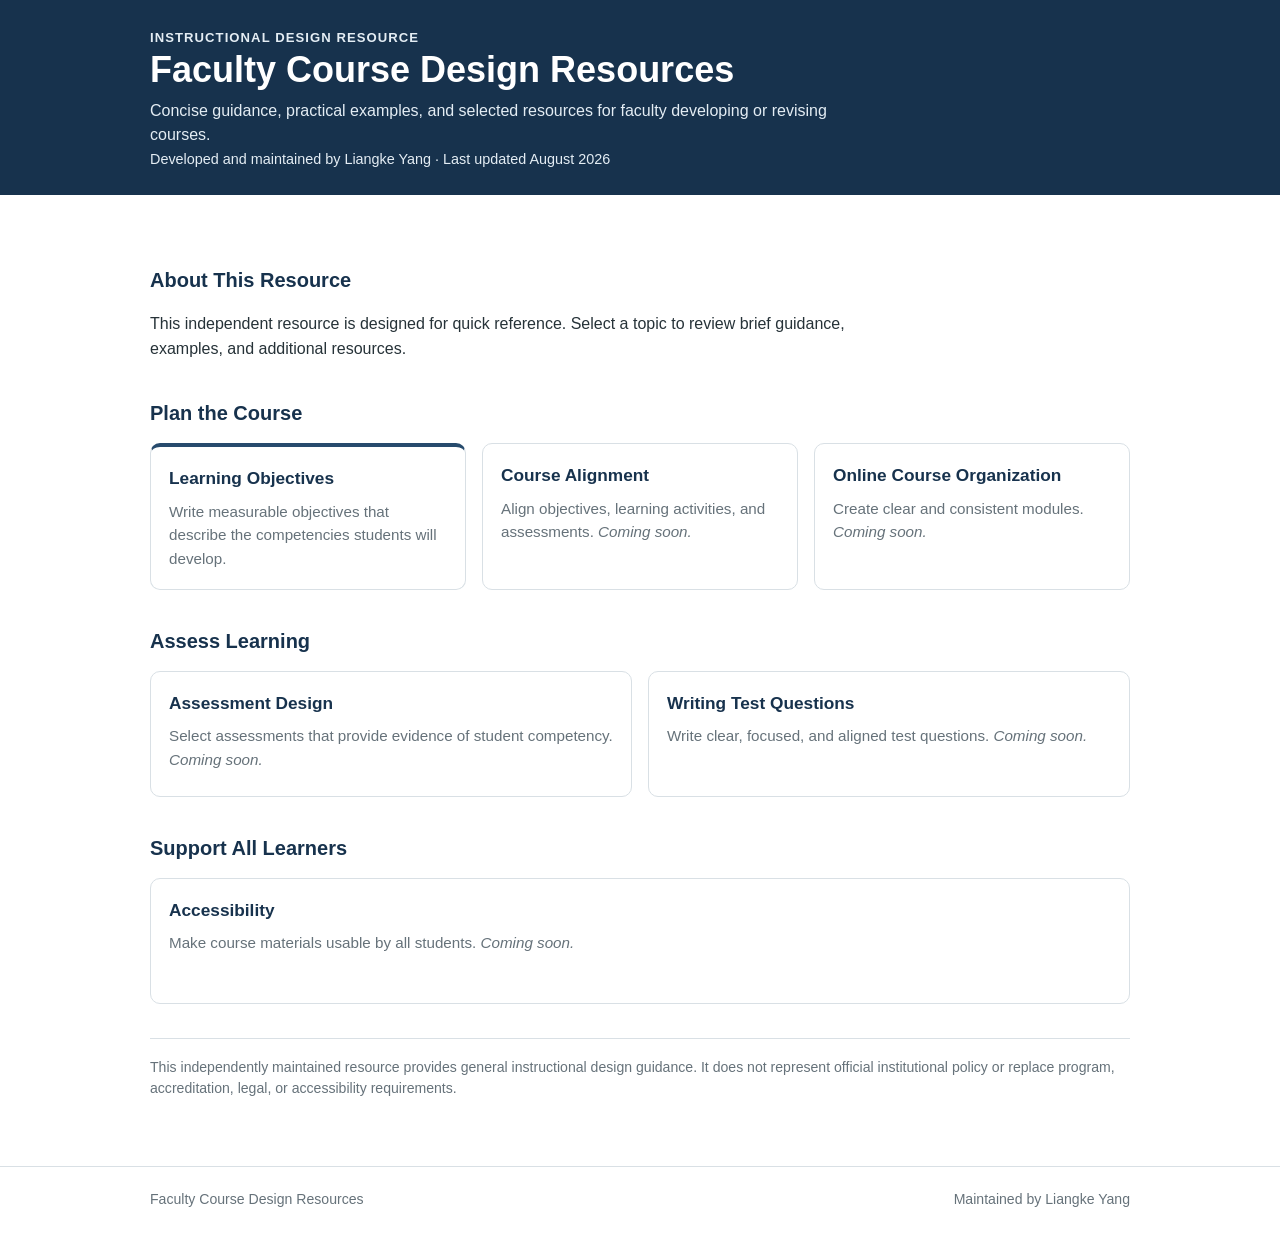
==== index.html @ 35443c16 "Add initial faculty course design resource site" ====
<!doctype html>
<html lang="en">
<head>
  <meta charset="utf-8">
  <meta name="viewport" content="width=device-width, initial-scale=1">
  <meta name="description" content="Concise instructional design guidance and examples for faculty developing or revising courses.">
  <title>Faculty Course Design Resources</title>
  <link rel="stylesheet" href="styles.css">
</head>
<body>
<header class="site-header">
  <div class="wrap">
    <p class="site-kicker">Instructional Design Resource</p>
    <h1>Faculty Course Design Resources</h1>
    <p>Concise guidance, practical examples, and selected resources for faculty developing or revising courses.</p>
    <p class="meta">Developed and maintained by Liangke Yang · Last updated August 2026</p>
  </div>
</header>

<main>
  <section class="intro" aria-labelledby="about-heading">
    <h2 id="about-heading" class="section-title">About This Resource</h2>
    <p>
      This independent resource is designed for quick reference. Select a topic to review brief guidance,
      examples, and additional resources.
    </p>
  </section>

  <h2 class="section-title">Plan the Course</h2>
  <div class="card-grid">
    <a class="card is-link" href="learning-objectives.html">
      <h2>Learning Objectives</h2>
      <p>Write measurable objectives that describe the competencies students will develop.</p>
    </a>
    <div class="card">
      <h2>Course Alignment</h2>
      <p>Align objectives, learning activities, and assessments. <em>Coming soon.</em></p>
    </div>
    <div class="card">
      <h2>Online Course Organization</h2>
      <p>Create clear and consistent modules. <em>Coming soon.</em></p>
    </div>
  </div>

  <h2 class="section-title">Assess Learning</h2>
  <div class="card-grid">
    <div class="card">
      <h2>Assessment Design</h2>
      <p>Select assessments that provide evidence of student competency. <em>Coming soon.</em></p>
    </div>
    <div class="card">
      <h2>Writing Test Questions</h2>
      <p>Write clear, focused, and aligned test questions. <em>Coming soon.</em></p>
    </div>
  </div>

  <h2 class="section-title">Support All Learners</h2>
  <div class="card-grid">
    <div class="card">
      <h2>Accessibility</h2>
      <p>Make course materials usable by all students. <em>Coming soon.</em></p>
    </div>
  </div>

  <p class="disclaimer">
    This independently maintained resource provides general instructional design guidance.
    It does not represent official institutional policy or replace program, accreditation, legal,
    or accessibility requirements.
  </p>
</main>

<footer class="site-footer">
  <div class="wrap">
    <span>Faculty Course Design Resources</span>
    <span>Maintained by Liangke Yang</span>
  </div>
</footer>
</body>
</html>
---- styles.css ----
:root {
  --navy: #17324d;
  --navy-light: #274b6d;
  --text: #263238;
  --muted: #66727a;
  --surface: #ffffff;
  --border: #d9e0e5;
}

* {
  box-sizing: border-box;
}

body {
  margin: 0;
  font-family: Arial, Helvetica, sans-serif;
  color: var(--text);
  background: var(--surface);
  line-height: 1.55;
}

a {
  color: var(--navy);
}

.site-header {
  background: var(--navy);
  color: #ffffff;
  border-bottom: 1px solid var(--navy);
  padding: 28px 20px 24px;
}

.wrap,
main {
  width: min(980px, calc(100% - 40px));
  margin: 0 auto;
}

.site-kicker {
  margin: 0 0 7px;
  color: #c7d7e5;
  font-size: .82rem;
  font-weight: 700;
  letter-spacing: .08em;
  text-transform: uppercase;
}

.site-header h1 {
  margin: 0 0 7px;
  font-size: clamp(1.7rem, 4vw, 2.25rem);
  line-height: 1.2;
}

.site-header p {
  max-width: 720px;
  margin: 0;
  color: #e4edf4;
}

main {
  padding: 34px 0 52px;
}

.intro {
  max-width: 760px;
  margin-bottom: 28px;
}

.meta {
  margin-top: 10px;
  color: var(--muted);
  font-size: .9rem;
}

.section-title {
  margin: 36px 0 14px;
  color: var(--navy);
  font-size: 1.25rem;
}

.card-grid {
  display: grid;
  grid-template-columns: repeat(auto-fit, minmax(245px, 1fr));
  gap: 16px;
}

.card {
  display: block;
  min-height: 126px;
  padding: 18px;
  color: inherit;
  text-decoration: none;
  background: var(--surface);
  border: 1px solid var(--border);
  border-radius: 10px;
}

.card.is-link {
  border-top: 4px solid var(--navy-light);
}

.card:hover,
.card:focus-visible {
  box-shadow: 0 5px 16px rgba(38, 50, 56, .09);
  transform: translateY(-1px);
}

.card h2 {
  margin: 0 0 8px;
  color: var(--navy);
  font-size: 1.08rem;
}

.card p {
  margin: 0;
  color: var(--muted);
  font-size: .95rem;
}

.breadcrumb {
  margin-bottom: 20px;
  font-size: .92rem;
}

.breadcrumb a,
.resource-link,
.back-link {
  color: var(--navy);
  text-decoration-thickness: 1px;
  text-underline-offset: 3px;
}

.content-panel {
  padding: clamp(22px, 4vw, 34px);
  background: var(--surface);
  border: 1px solid var(--border);
  border-radius: 12px;
}

.content-panel h1 {
  margin: 0;
  color: var(--navy);
  font-size: clamp(1.7rem, 4vw, 2.15rem);
}

.page-lead {
  max-width: 760px;
  margin: 10px 0 0;
  color: var(--muted);
}

.content-panel h2 {
  margin: 30px 0 10px;
  color: var(--navy);
  font-size: 1.22rem;
}

.formula,
.example {
  margin: 14px 0;
  padding: 14px 16px;
  background: var(--surface);
  border-left: 4px solid var(--navy-light);
}

.example.bad {
  background: var(--surface);
  border-left-color: #8a959a;
}

.label {
  display: block;
  margin-bottom: 5px;
  font-weight: 700;
}

.note {
  margin: 16px 0;
  padding: 14px 16px;
  background: var(--surface);
  border: 1px solid var(--border);
  border-left: 4px solid var(--navy-light);
  border-radius: 7px;
}

.quick-check {
  padding-left: 22px;
}

.quick-check li {
  margin-bottom: 7px;
}

.resource-list {
  padding-left: 20px;
}

.resource-list li {
  margin-bottom: 10px;
}

.disclaimer {
  margin-top: 34px;
  padding-top: 18px;
  color: var(--muted);
  font-size: .88rem;
  border-top: 1px solid var(--border);
}

.site-footer {
  padding: 22px 20px;
  color: var(--muted);
  background: var(--surface);
  border-top: 1px solid var(--border);
  font-size: .88rem;
}

.site-footer .wrap {
  display: flex;
  flex-wrap: wrap;
  justify-content: space-between;
  gap: 8px 20px;
}

@media (max-width: 600px) {
  .wrap,
  main {
    width: min(100% - 28px, 980px);
  }

  .site-header {
    padding: 22px 14px 20px;
  }

  .site-footer .wrap {
    display: block;
  }

  .site-footer .wrap > * + * {
    margin-top: 6px;
  }
}

.accordion {
  margin-top: 26px;
}

.accordion details {
  margin-bottom: 12px;
  background: var(--surface);
  border: 1px solid var(--border);
  border-radius: 9px;
  overflow: hidden;
}

.accordion summary {
  position: relative;
  padding: 16px 48px 16px 18px;
  color: var(--navy);
  font-size: 1.05rem;
  font-weight: 700;
  cursor: pointer;
  list-style: none;
}

.accordion summary::-webkit-details-marker {
  display: none;
}

.accordion summary::after {
  content: "+";
  position: absolute;
  top: 50%;
  right: 18px;
  transform: translateY(-50%);
  color: var(--navy-light);
  font-size: 1.45rem;
  font-weight: 400;
}

.accordion details[open] summary::after {
  content: "−";
}

.accordion summary:hover,
.accordion summary:focus-visible {
  background: #f7f9fb;
}

.accordion-content {
  padding: 0 18px 18px;
  border-top: 1px solid var(--border);
}

.accordion-content > :first-child {
  margin-top: 16px;
}

.accordion-content > :last-child {
  margin-bottom: 0;
}
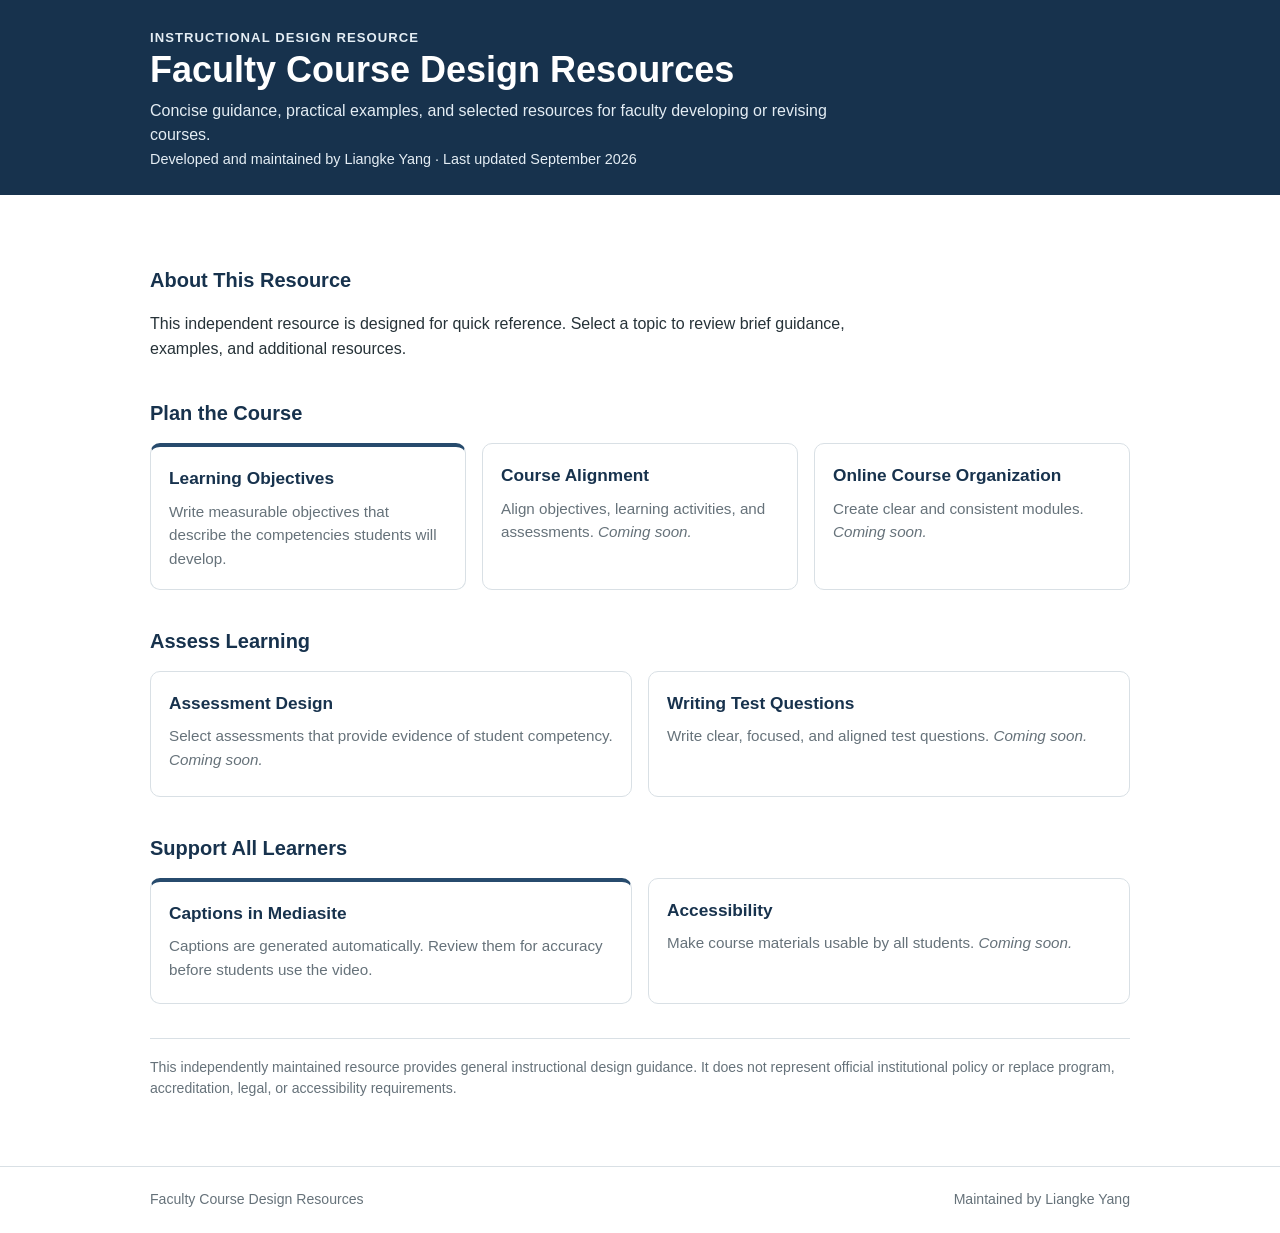
==== commit 04974fac: "Update homepage and add Mediasite captions resource link" ====
--- a/index.html
+++ b/index.html
@@ -13,7 +13,7 @@
     <p class="site-kicker">Instructional Design Resource</p>
     <h1>Faculty Course Design Resources</h1>
     <p>Concise guidance, practical examples, and selected resources for faculty developing or revising courses.</p>
-    <p class="meta">Developed and maintained by Liangke Yang · Last updated August 2026</p>
+    <p class="meta">Developed and maintained by Liangke Yang · Last updated September 2026</p>
   </div>
 </header>
 
@@ -56,6 +56,10 @@
 
   <h2 class="section-title">Support All Learners</h2>
   <div class="card-grid">
+    <a class="card is-link" href="mediasite-captions.html">
+      <h2>Captions in Mediasite</h2>
+      <p>Captions are generated automatically. Review them for accuracy before students use the video.</p>
+    </a>
     <div class="card">
       <h2>Accessibility</h2>
       <p>Make course materials usable by all students. <em>Coming soon.</em></p>
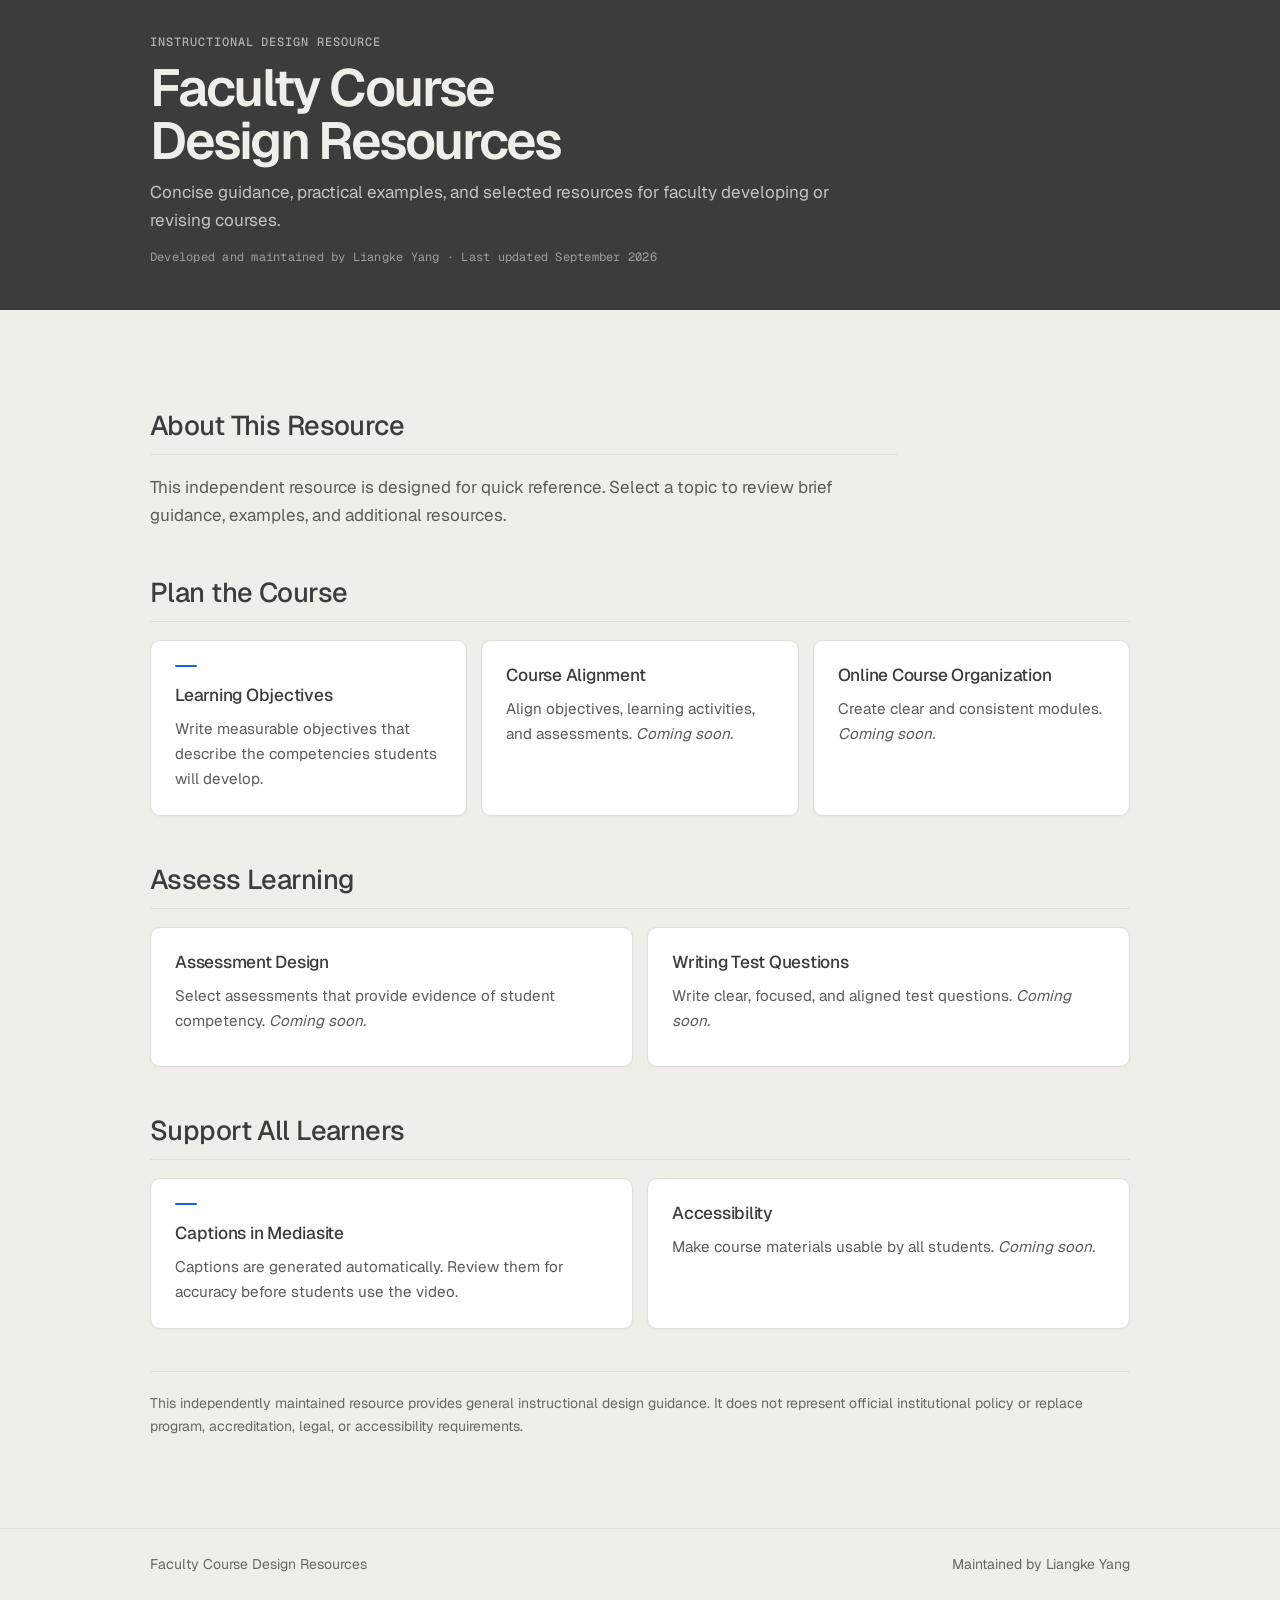
==== commit 297be552: "Bust stylesheet cache on resource pages" ====
--- a/index.html
+++ b/index.html
@@ -5,7 +5,7 @@
   <meta name="viewport" content="width=device-width, initial-scale=1">
   <meta name="description" content="Concise instructional design guidance and examples for faculty developing or revising courses.">
   <title>Faculty Course Design Resources</title>
-  <link rel="stylesheet" href="styles.css">
+  <link rel="stylesheet" href="styles.css?v=20260903">
 </head>
 <body>
 <header class="site-header">
@@ -13,7 +13,7 @@
     <p class="site-kicker">Instructional Design Resource</p>
     <h1>Faculty Course Design Resources</h1>
     <p>Concise guidance, practical examples, and selected resources for faculty developing or revising courses.</p>
-    <p class="meta">Developed and maintained by Liangke Yang · Last updated September 2026</p>
+    <p class="meta">Developed and maintained by Liangke Yang &middot; Last updated September 2026</p>
   </div>
 </header>
 
@@ -80,4 +80,4 @@
   </div>
 </footer>
 </body>
-</html>+</html>
--- a/styles.css
+++ b/styles.css
@@ -1,186 +1,306 @@
+@import url('https://fonts.googleapis.com/css2?family=Geist:wght@300..700&family=Geist+Mono:wght@400..600&display=swap');
+
 :root {
-  --navy: #17324d;
-  --navy-light: #274b6d;
-  --text: #263238;
-  --muted: #66727a;
-  --surface: #ffffff;
-  --border: #d9e0e5;
-}
-
-* {
+  --paper: #F1EEE9;
+  --surface: #FFFFFF;
+  --paper-sunk: #EAE6E0;
+  --ink: #3C3C3C;
+  --ink-2: #5E5A54;
+  --ink-3: #6B665D;
+  --accent: #1B62D4;
+  --accent-fill: #EEF3FD;
+  --accent-line: #D6E3FA;
+  --line: #E2DED7;
+  --shadow: 60, 60, 60;
+  --radius: 10px;
+  --max: 980px;
+  --measure: 68ch;
+  --sans: "Geist", ui-sans-serif, system-ui, -apple-system, "Segoe UI", sans-serif;
+  --mono: "Geist Mono", ui-monospace, SFMono-Regular, Menlo, monospace;
+  --ease: cubic-bezier(.22, 1, .36, 1);
+
+  /* Legacy aliases retained so page-specific rules remain stable. */
+  --navy: var(--ink);
+  --navy-light: var(--accent);
+  --text: var(--ink);
+  --muted: var(--ink-2);
+  --border: var(--line);
+}
+
+*, *::before, *::after {
   box-sizing: border-box;
+}
+
+html {
+  scroll-behavior: smooth;
+  -webkit-text-size-adjust: 100%;
 }
 
 body {
   margin: 0;
-  font-family: Arial, Helvetica, sans-serif;
-  color: var(--text);
-  background: var(--surface);
-  line-height: 1.55;
+  font-family: var(--sans);
+  font-size: 1.0625rem;
+  color: var(--ink);
+  background: var(--paper);
+  line-height: 1.65;
+  font-synthesis-weight: none;
+  -webkit-font-smoothing: antialiased;
+  text-rendering: optimizeLegibility;
 }
 
 a {
-  color: var(--navy);
+  color: var(--accent);
+  text-decoration-thickness: 1px;
+  text-underline-offset: 3px;
+}
+
+a:hover {
+  text-decoration-thickness: 2px;
+}
+
+a:focus-visible,
+summary:focus-visible {
+  outline: 2px solid var(--accent);
+  outline-offset: 3px;
 }
 
 .site-header {
-  background: var(--navy);
-  color: #ffffff;
-  border-bottom: 1px solid var(--navy);
-  padding: 28px 20px 24px;
+  background: var(--ink);
+  color: var(--paper);
+  border-bottom: 0;
+  padding: 34px 20px 32px;
 }
 
 .wrap,
 main {
-  width: min(980px, calc(100% - 40px));
+  width: min(var(--max), calc(100% - 48px));
   margin: 0 auto;
 }
 
 .site-kicker {
-  margin: 0 0 7px;
-  color: #c7d7e5;
-  font-size: .82rem;
-  font-weight: 700;
+  margin: 0 0 10px;
+  color: rgba(241, 238, 233, .66);
+  font-family: var(--mono);
+  font-size: .75rem;
+  font-weight: 500;
+  line-height: 1.4;
   letter-spacing: .08em;
   text-transform: uppercase;
 }
 
 .site-header h1 {
-  margin: 0 0 7px;
-  font-size: clamp(1.7rem, 4vw, 2.25rem);
-  line-height: 1.2;
-}
-
-.site-header p {
-  max-width: 720px;
+  max-width: 760px;
+  margin: 0 0 10px;
+  color: var(--paper);
+  font-size: clamp(2rem, 4.5vw, 3.25rem);
+  font-weight: 600;
+  line-height: 1.03;
+  letter-spacing: -.04em;
+  text-wrap: balance;
+}
+
+.site-header p:not(.site-kicker):not(.meta) {
+  max-width: 700px;
   margin: 0;
-  color: #e4edf4;
+  color: rgba(241, 238, 233, .76);
+}
+
+.site-header .meta {
+  margin-top: 14px;
+  color: rgba(241, 238, 233, .55);
 }
 
 main {
-  padding: 34px 0 52px;
+  padding: 52px 0 76px;
 }
 
 .intro {
-  max-width: 760px;
-  margin-bottom: 28px;
+  max-width: var(--measure);
+  margin-bottom: 38px;
+  color: var(--ink-2);
 }
 
 .meta {
   margin-top: 10px;
-  color: var(--muted);
-  font-size: .9rem;
+  color: var(--ink-3);
+  font-family: var(--mono);
+  font-size: .75rem;
+  line-height: 1.5;
+  letter-spacing: .02em;
 }
 
 .section-title {
-  margin: 36px 0 14px;
-  color: var(--navy);
-  font-size: 1.25rem;
+  margin: 48px 0 18px;
+  padding-bottom: 12px;
+  color: var(--ink);
+  border-bottom: 1px solid var(--line);
+  font-size: clamp(1.35rem, 2.4vw, 1.7rem);
+  font-weight: 500;
+  line-height: 1.18;
+  letter-spacing: -.021em;
 }
 
 .card-grid {
   display: grid;
   grid-template-columns: repeat(auto-fit, minmax(245px, 1fr));
-  gap: 16px;
+  gap: 14px;
 }
 
 .card {
   display: block;
-  min-height: 126px;
-  padding: 18px;
+  min-height: 140px;
+  padding: 24px;
   color: inherit;
   text-decoration: none;
   background: var(--surface);
-  border: 1px solid var(--border);
-  border-radius: 10px;
+  border: 1px solid var(--line);
+  border-radius: var(--radius);
+  box-shadow: 0 1px 2px rgba(var(--shadow), .04);
+  transition: transform .28s var(--ease), box-shadow .28s var(--ease), border-color .28s var(--ease);
 }
 
 .card.is-link {
-  border-top: 4px solid var(--navy-light);
+  border-top: 1px solid var(--line);
+}
+
+.card.is-link::before {
+  content: "";
+  display: block;
+  width: 22px;
+  height: 2px;
+  margin-bottom: 18px;
+  background: var(--accent);
+  border-radius: 999px;
 }
 
 .card:hover,
 .card:focus-visible {
-  box-shadow: 0 5px 16px rgba(38, 50, 56, .09);
-  transform: translateY(-1px);
+  border-color: #D4CEC5;
+  box-shadow: 0 10px 28px rgba(var(--shadow), .08);
+  transform: translateY(-3px);
+}
+
+.card:focus-visible {
+  outline: 2px solid var(--accent);
+  outline-offset: 3px;
 }
 
 .card h2 {
-  margin: 0 0 8px;
-  color: var(--navy);
+  margin: 0 0 9px;
+  color: var(--ink);
   font-size: 1.08rem;
+  font-weight: 500;
+  line-height: 1.25;
+  letter-spacing: -.014em;
 }
 
 .card p {
   margin: 0;
-  color: var(--muted);
+  color: var(--ink-2);
   font-size: .95rem;
 }
 
 .breadcrumb {
-  margin-bottom: 20px;
-  font-size: .92rem;
+  margin-bottom: 22px;
+  color: var(--ink-3);
+  font-family: var(--mono);
+  font-size: .75rem;
+  letter-spacing: .03em;
 }
 
 .breadcrumb a,
 .resource-link,
 .back-link {
-  color: var(--navy);
+  color: var(--accent);
   text-decoration-thickness: 1px;
   text-underline-offset: 3px;
 }
 
 .content-panel {
-  padding: clamp(22px, 4vw, 34px);
+  padding: clamp(28px, 5vw, 50px);
   background: var(--surface);
-  border: 1px solid var(--border);
-  border-radius: 12px;
+  border: 1px solid var(--line);
+  border-radius: var(--radius);
+  box-shadow: 0 1px 2px rgba(var(--shadow), .04);
+}
+
+.content-panel > * {
+  max-width: var(--measure);
+}
+
+.content-panel > .accordion,
+.content-panel > .shot,
+.content-panel > .shot-pair,
+.content-panel > figure {
+  max-width: none;
 }
 
 .content-panel h1 {
   margin: 0;
-  color: var(--navy);
-  font-size: clamp(1.7rem, 4vw, 2.15rem);
+  color: var(--ink);
+  font-size: clamp(2rem, 4.5vw, 3rem);
+  font-weight: 600;
+  line-height: 1.03;
+  letter-spacing: -.04em;
+  text-wrap: balance;
 }
 
 .page-lead {
-  max-width: 760px;
-  margin: 10px 0 0;
-  color: var(--muted);
+  max-width: 54ch;
+  margin: 14px 0 0;
+  color: var(--ink-2);
+  font-size: clamp(1.1rem, 1.7vw, 1.3rem);
+  line-height: 1.45;
+  letter-spacing: -.01em;
 }
 
 .content-panel h2 {
-  margin: 30px 0 10px;
-  color: var(--navy);
-  font-size: 1.22rem;
+  margin: 38px 0 12px;
+  color: var(--ink);
+  font-size: clamp(1.3rem, 2.2vw, 1.6rem);
+  font-weight: 500;
+  line-height: 1.2;
+  letter-spacing: -.02em;
 }
 
 .formula,
 .example {
-  margin: 14px 0;
-  padding: 14px 16px;
-  background: var(--surface);
-  border-left: 4px solid var(--navy-light);
+  margin: 18px 0;
+  padding: 18px 20px;
+  color: var(--ink-2);
+  background: var(--paper);
+  border-left: 3px solid var(--accent);
+  border-radius: 0 var(--radius) var(--radius) 0;
 }
 
 .example.bad {
-  background: var(--surface);
-  border-left-color: #8a959a;
+  background: var(--paper-sunk);
+  border-left-color: var(--ink-3);
 }
 
 .label {
   display: block;
-  margin-bottom: 5px;
-  font-weight: 700;
+  margin-bottom: 7px;
+  color: var(--ink-3);
+  font-family: var(--mono);
+  font-size: .75rem;
+  font-weight: 500;
+  letter-spacing: .07em;
+  text-transform: uppercase;
 }
 
 .note {
-  margin: 16px 0;
-  padding: 14px 16px;
-  background: var(--surface);
-  border: 1px solid var(--border);
-  border-left: 4px solid var(--navy-light);
-  border-radius: 7px;
+  margin: 22px 0;
+  padding: 18px 20px;
+  color: var(--ink-2);
+  background: var(--accent-fill);
+  border: 1px solid var(--accent-line);
+  border-radius: var(--radius);
+}
+
+.note strong {
+  color: var(--ink);
+  font-weight: 600;
 }
 
 .quick-check {
@@ -188,7 +308,7 @@
 }
 
 .quick-check li {
-  margin-bottom: 7px;
+  margin-bottom: 8px;
 }
 
 .resource-list {
@@ -200,19 +320,19 @@
 }
 
 .disclaimer {
-  margin-top: 34px;
-  padding-top: 18px;
-  color: var(--muted);
-  font-size: .88rem;
-  border-top: 1px solid var(--border);
+  margin-top: 42px;
+  padding-top: 20px;
+  color: var(--ink-3);
+  font-size: .875rem;
+  border-top: 1px solid var(--line);
 }
 
 .site-footer {
-  padding: 22px 20px;
-  color: var(--muted);
-  background: var(--surface);
-  border-top: 1px solid var(--border);
-  font-size: .88rem;
+  padding: 24px 20px;
+  color: var(--ink-3);
+  background: var(--paper);
+  border-top: 1px solid var(--line);
+  font-size: .875rem;
 }
 
 .site-footer .wrap {
@@ -222,45 +342,27 @@
   gap: 8px 20px;
 }
 
-@media (max-width: 600px) {
-  .wrap,
-  main {
-    width: min(100% - 28px, 980px);
-  }
-
-  .site-header {
-    padding: 22px 14px 20px;
-  }
-
-  .site-footer .wrap {
-    display: block;
-  }
-
-  .site-footer .wrap > * + * {
-    margin-top: 6px;
-  }
-}
-
 .accordion {
-  margin-top: 26px;
+  margin-top: 32px;
 }
 
 .accordion details {
   margin-bottom: 12px;
   background: var(--surface);
-  border: 1px solid var(--border);
-  border-radius: 9px;
+  border: 1px solid var(--line);
+  border-radius: var(--radius);
   overflow: hidden;
 }
 
 .accordion summary {
   position: relative;
-  padding: 16px 48px 16px 18px;
-  color: var(--navy);
-  font-size: 1.05rem;
-  font-weight: 700;
+  padding: 18px 52px 18px 20px;
+  color: var(--ink);
+  font-size: 1.02rem;
+  font-weight: 500;
   cursor: pointer;
   list-style: none;
+  transition: background-color .2s var(--ease), color .2s var(--ease);
 }
 
 .accordion summary::-webkit-details-marker {
@@ -271,10 +373,11 @@
   content: "+";
   position: absolute;
   top: 50%;
-  right: 18px;
+  right: 20px;
   transform: translateY(-50%);
-  color: var(--navy-light);
-  font-size: 1.45rem;
+  color: var(--accent);
+  font-family: var(--mono);
+  font-size: 1.35rem;
   font-weight: 400;
 }
 
@@ -284,18 +387,54 @@
 
 .accordion summary:hover,
 .accordion summary:focus-visible {
-  background: #f7f9fb;
+  background: #FAF9F7;
 }
 
 .accordion-content {
-  padding: 0 18px 18px;
-  border-top: 1px solid var(--border);
+  padding: 0 20px 22px;
+  color: var(--ink-2);
+  border-top: 1px solid var(--line);
 }
 
 .accordion-content > :first-child {
-  margin-top: 16px;
+  margin-top: 18px;
 }
 
 .accordion-content > :last-child {
   margin-bottom: 0;
 }
+
+@media (prefers-reduced-motion: reduce) {
+  html { scroll-behavior: auto; }
+  *, *::before, *::after {
+    animation-duration: .01ms !important;
+    transition-duration: .01ms !important;
+  }
+}
+
+@media (max-width: 600px) {
+  .wrap,
+  main {
+    width: min(100% - 32px, var(--max));
+  }
+
+  .site-header {
+    padding: 28px 16px 26px;
+  }
+
+  main {
+    padding: 38px 0 56px;
+  }
+
+  .content-panel {
+    padding: 24px 20px;
+  }
+
+  .site-footer .wrap {
+    display: block;
+  }
+
+  .site-footer .wrap > * + * {
+    margin-top: 6px;
+  }
+}
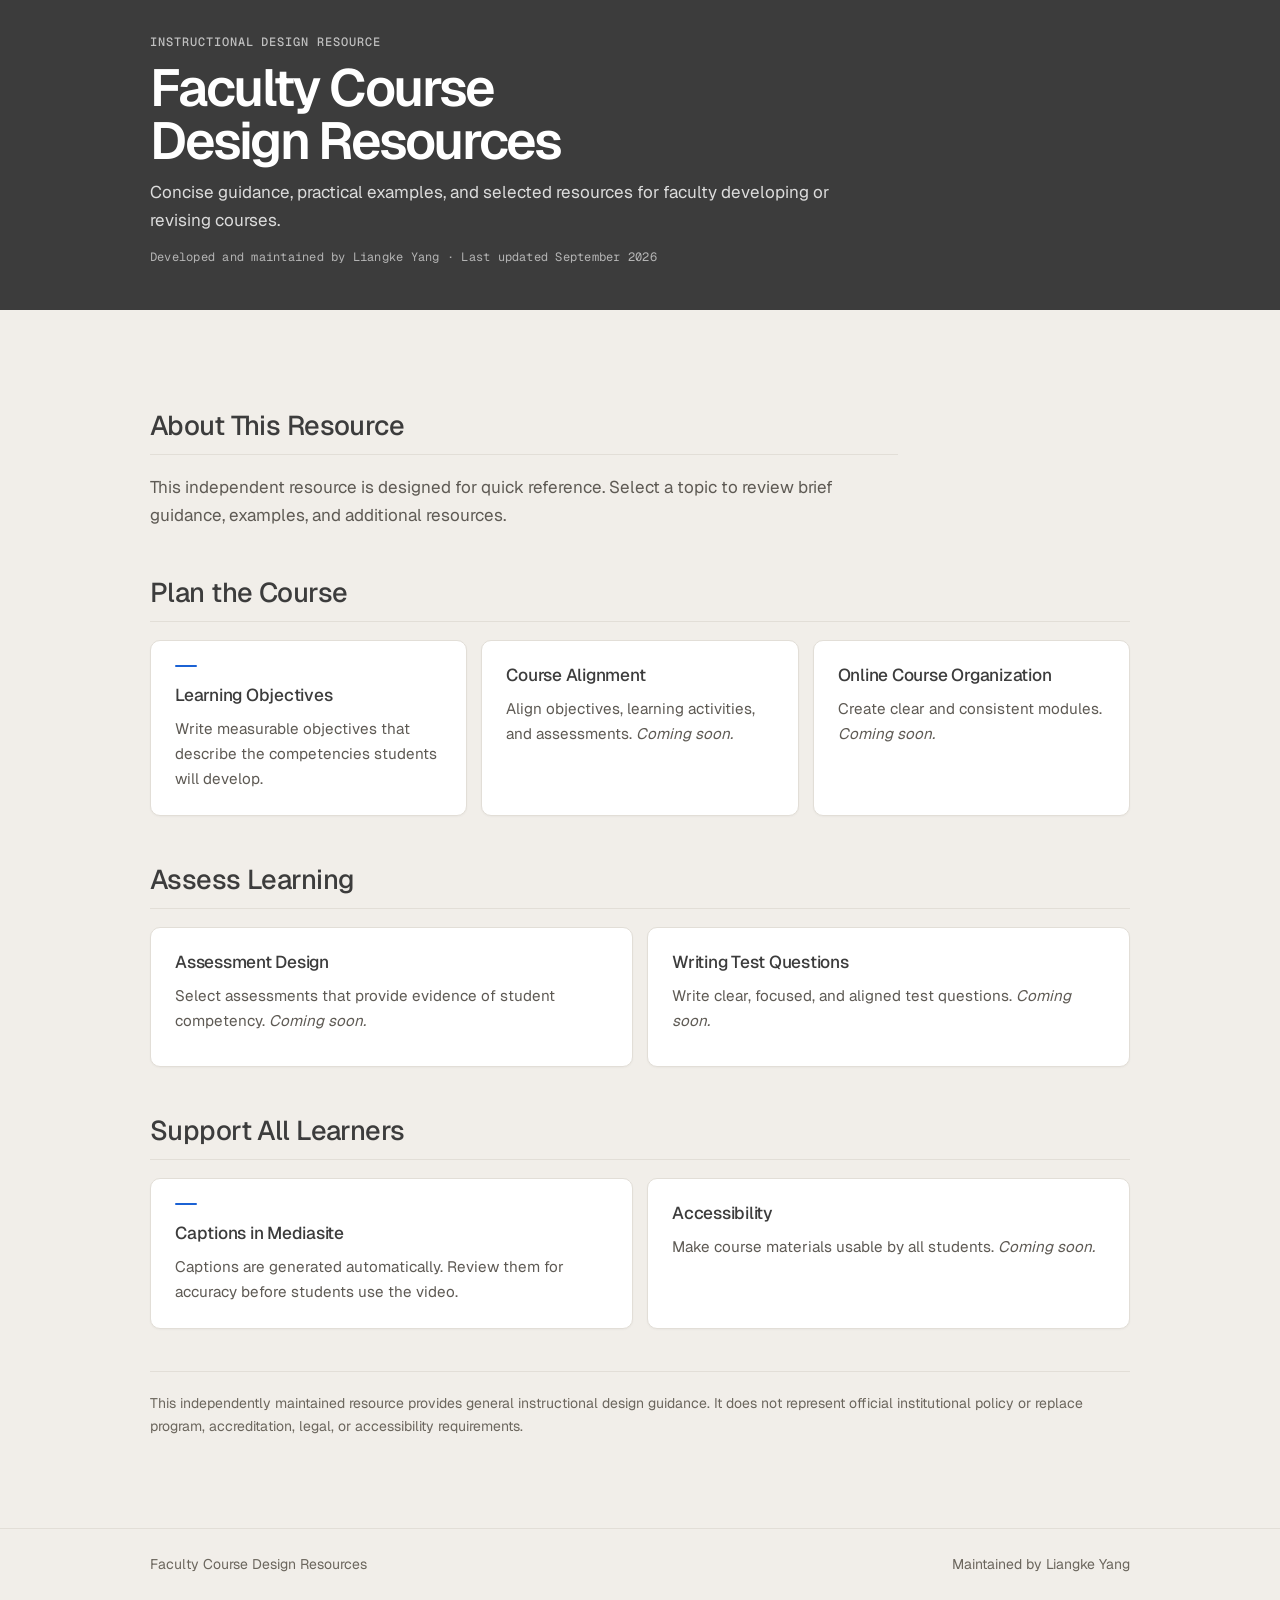
==== commit 1f91023a: "Refresh stylesheet cache version" ====
--- a/index.html
+++ b/index.html
@@ -5,7 +5,7 @@
   <meta name="viewport" content="width=device-width, initial-scale=1">
   <meta name="description" content="Concise instructional design guidance and examples for faculty developing or revising courses.">
   <title>Faculty Course Design Resources</title>
-  <link rel="stylesheet" href="styles.css?v=20260903">
+  <link rel="stylesheet" href="styles.css?v=20260903b">
 </head>
 <body>
 <header class="site-header">
--- a/styles.css
+++ b/styles.css
@@ -66,7 +66,7 @@
 
 .site-header {
   background: var(--ink);
-  color: var(--paper);
+  color: #FFFFFF;
   border-bottom: 0;
   padding: 34px 20px 32px;
 }
@@ -77,9 +77,9 @@
   margin: 0 auto;
 }
 
-.site-kicker {
+.site-header .site-kicker {
   margin: 0 0 10px;
-  color: rgba(241, 238, 233, .66);
+  color: rgba(255, 255, 255, .68);
   font-family: var(--mono);
   font-size: .75rem;
   font-weight: 500;
@@ -91,7 +91,7 @@
 .site-header h1 {
   max-width: 760px;
   margin: 0 0 10px;
-  color: var(--paper);
+  color: #FFFFFF;
   font-size: clamp(2rem, 4.5vw, 3.25rem);
   font-weight: 600;
   line-height: 1.03;
@@ -102,12 +102,12 @@
 .site-header p:not(.site-kicker):not(.meta) {
   max-width: 700px;
   margin: 0;
-  color: rgba(241, 238, 233, .76);
+  color: rgba(255, 255, 255, .82);
 }
 
 .site-header .meta {
   margin-top: 14px;
-  color: rgba(241, 238, 233, .55);
+  color: rgba(255, 255, 255, .62);
 }
 
 main {
@@ -156,11 +156,11 @@
   border: 1px solid var(--line);
   border-radius: var(--radius);
   box-shadow: 0 1px 2px rgba(var(--shadow), .04);
-  transition: transform .28s var(--ease), box-shadow .28s var(--ease), border-color .28s var(--ease);
 }
 
 .card.is-link {
   border-top: 1px solid var(--line);
+  transition: transform .28s var(--ease), box-shadow .28s var(--ease), border-color .28s var(--ease);
 }
 
 .card.is-link::before {
@@ -173,14 +173,14 @@
   border-radius: 999px;
 }
 
-.card:hover,
-.card:focus-visible {
+.card.is-link:hover,
+.card.is-link:focus-visible {
   border-color: #D4CEC5;
   box-shadow: 0 10px 28px rgba(var(--shadow), .08);
   transform: translateY(-3px);
 }
 
-.card:focus-visible {
+.card.is-link:focus-visible {
   outline: 2px solid var(--accent);
   outline-offset: 3px;
 }
